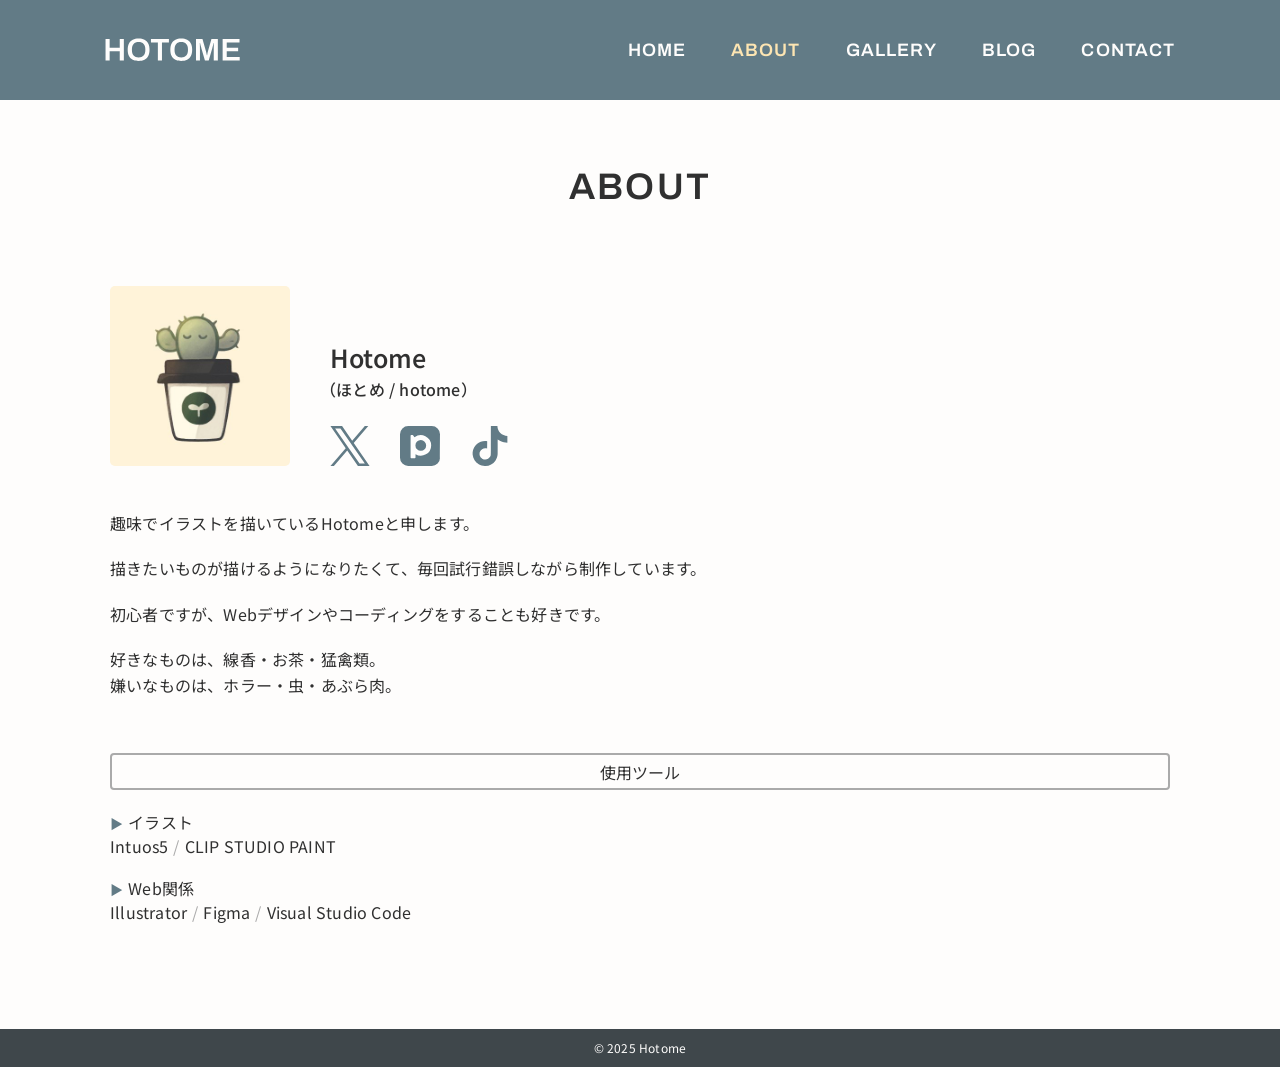
==== about/index.html @ 2ad6fb08 "Initial commit" ====
<!DOCTYPE html>
<html lang="ja">
<head>
    <meta charset="UTF-8">
    <meta name="viewport" content="width=device-width, initial-scale=1.0">

    <title>ABOUT | HOTOME</title>

    <meta name="description" content="Hotomeのプロフィールページです。オリジナルイラストやファンアートなど、イラスト制作を中心に活動しています。">

    <link rel="canonical" href="https://hotome.com/about/">

    <!-- OGP -->
    <meta property="og:title" content="ABOUT | HOTOME">
    <meta property="og:description" content="Hotomeのプロフィールページです。オリジナルイラストやファンアートなど、イラスト制作を中心に活動しています。">
    <meta property="og:type" content="website">
    <meta property="og:url" content="https://hotome.com/about/">
    <meta property="og:image" content=""><!-- 後で作成する -->

    <meta name="twitter:card" content="summary_large_image">

    <link rel="icon" href="../img/favicon.ico">

    <!-- GoogleFont -->
    <link rel="preconnect" href="https://fonts.googleapis.com">
    <link rel="preconnect" href="https://fonts.gstatic.com" crossorigin>
    <link href="https://fonts.googleapis.com/css2?family=Archivo:ital,wght@0,100..900;1,100..900&family=Noto+Sans+JP:wght@100..900&display=swap" rel="stylesheet">

    <!-- stylesheet -->
    <link rel="stylesheet" href="../css/reset.css">
    <link rel="stylesheet" href="../css/common.css">
    <link rel="stylesheet" href="../css/about.css">

</head>

<body>
    <div class="wrapper">

        <!-- header -->
        <div id="header"></div>
        <!-- headerここまで -->

        <!-- main -->
        <main class="main">
            <div class="main-inner">

                <section class="section">
                    <h2 class="content-title">ABOUT</h2>

                    <div class="profile-inner">
                        <div class="profile-left">
                            <img src="./img/profile.jpg" alt="プロフィール画像" class="profile-img">
                        </div>

                        <div class="profile-right">
                            <h3 class="name">Hotome</h3>
                            <p class="name-sub">（ほとめ / hotome）</p>

                            <ul class="sns-list">
                                <li>
                                    <a href=""> <!-- X -->
                                        <svg role="img" viewBox="0 0 24 24" xmlns="http://www.w3.org/2000/svg">
                                            <path d="M14.234 10.162 22.977 0h-2.072l-7.591 8.824L7.251 0H.258l9.168 13.343L.258 24H2.33l8.016-9.318L16.749 24h6.993zm-2.837 3.299-.929-1.329L3.076 1.56h3.182l5.965 8.532.929 1.329 7.754 11.09h-3.182z" fill="currentColor" />
                                        </svg>
                                    </a>
                                </li>
                                <li>
                                    <a href=""> <!-- pixiv -->
                                        <svg role="img" viewBox="0 0 24 24" xmlns="http://www.w3.org/2000/svg">
                                            <path d="M4.94 0A4.953 4.953 0 0 0 0 4.94v14.12A4.953 4.953 0 0 0 4.94 24h14.12A4.953 4.953 0 0 0 24 19.06c-.014 1.355 0-14.12 0-14.12A4.953 4.953 0 0 0 19.06 0Zm1.783 5.465h.904a.37.37 0 0 1 .31.17l.752 1.17a6.172 6.172 0 0 1 10.01 4.834 6.172 6.172 0 0 1-9.394 5.265v2.016a.37.37 0 0 1-.37.367H6.724a.37.37 0 0 1-.37-.367V5.834a.37.37 0 0 1 .37-.37m5.804 2.951a3.222 3.222 0 1 0-.002 6.443 3.222 3.222 0 0 0 .002-6.443" fill="currentColor" />
                                        </svg>
                                    </a>
                                </li>
                                <li>
                                    <a href=""> <!-- tiktok -->
                                        <svg role="img" viewBox="0 0 24 24" xmlns="http://www.w3.org/2000/svg">
                                            <path d="M12.525.02c1.31-.02 2.61-.01 3.91-.02.08 1.53.63 3.09 1.75 4.17 1.12 1.11 2.7 1.62 4.24 1.79v4.03c-1.44-.05-2.89-.35-4.2-.97-.57-.26-1.1-.59-1.62-.93-.01 2.92.01 5.84-.02 8.75-.08 1.4-.54 2.79-1.35 3.94-1.31 1.92-3.58 3.17-5.91 3.21-1.43.08-2.86-.31-4.08-1.03-2.02-1.19-3.44-3.37-3.65-5.71-.02-.5-.03-1-.01-1.49.18-1.9 1.12-3.72 2.58-4.96 1.66-1.44 3.98-2.13 6.15-1.72.02 1.48-.04 2.96-.04 4.44-.99-.32-2.15-.23-3.02.37-.63.41-1.11 1.04-1.36 1.75-.21.51-.15 1.07-.14 1.61.24 1.64 1.82 3.02 3.5 2.87 1.12-.01 2.19-.66 2.77-1.61.19-.33.4-.67.41-1.06.1-1.79.06-3.57.07-5.36.01-4.03-.01-8.05.02-12.07z" fill="currentColor" />
                                        </svg>
                                    </a>
                                </li>
                            </ul>
                        </div>
                    </div>
                    <!-- profile-innerここまで -->

                    <div class="profile-text">
                        <p class="mb">趣味でイラストを描いているHotomeと申します。</p>
                        <p class="mb">描きたいものが描けるようになりたくて、毎回試行錯誤しながら制作しています。</p>
                        <p class="mb">初心者ですが、Webデザインやコーディングをすることも好きです。</p>
                        <p>好きなものは、線香・お茶・猛禽類。</p>
                        <p>嫌いなものは、ホラー・虫・あぶら肉。</p>
                    </div>

                    <div class="tools">
                        <div class="tools-label">使用ツール</div>
                        <ul class="tools-list">
                            <li class="category">イラスト
                                <ul>
                                    <li>Intuos5</li>
                                    <li>CLIP STUDIO PAINT</li>
                                </ul>
                            </li>
                            <li class="category">Web関係
                                <ul>
                                    <li>Illustrator</li>
                                    <li>Figma</li>
                                    <li>Visual Studio Code</li>
                                </ul>
                            </li>
                        </ul>
                    </div>

                </section>
                <!-- sectionここまで -->

            </div>
        </main>
        <!-- mainここまで -->

        <!-- footer -->
        <div id="footer"></div>
        <!-- footerここまで -->

        <button class="page-top" aria-label="ページトップへ">
            <span class="page-top-arrow"></span>
        </button>

    </div>
    <!-- wrapperここまで -->

    <script src="../js/jquery-3.7.1.min.js"></script>
    <script src="../js/common.js"></script>

</body>
</html>
---- css/common.css ----
/*----------------------------------------
	このCSSファイルには全ページ共通して使用されるCSSを記載する
----------------------------------------*/

/*----------------------------------------
	base ベースルール
----------------------------------------*/

/* 標準的なフォント（本文などに使用） */
html {
    font-size: 62.5%;
    font-family: "Noto Sans JP", sans-serif;
    font-weight: 400;
    line-height: 1.5;
    letter-spacing: 0.02em;
    color: #303030;
}

/* 全体の背景色 */
body {
    background-color: #fefdfc;
}

/* 画像が荒くならないように対策 */
img {
    max-width: 100%;
    height: auto;
}

/* ヘッダー下のフォントサイズ */
header * {
    font-size: 1.8rem;
}

/* フッター下のフォントサイズ */
footer * {
    font-size: 1.4rem;
}

/*----------------------------------------
	layout レイアウトルール
----------------------------------------*/

/* wrapper（ページ内全体） */
.wrapper {
    display: flex;
    flex-direction: column;
    min-height: 100vh;
}

/* main */
.main {
    width: 100%;
    margin-top: 70px; /* 固定ヘッダーに隠れないように高さを確保 */
    margin-bottom: 75px;
    flex: 1; /* コンテンツが少なくて余白ができてしまう場合はmainで埋める */
}

/* main内のコンテンツに使用するinnerクラス */
.main-inner {
    max-width: 1140px;
    width: 90%; /* .main内のうち幅90%の領域で表現する */
    font-size: 1.5rem;
    padding-left: 20px;
    padding-right: 20px;
    margin-left: auto;
    margin-right: auto;
}


/* ▼ スマホ（大） / 小型タブレット向け (540px以上） */
@media (min-width: 540px) {
    .main {
        margin-top: 80px;
    }
}

/* ▼ タブレット / 小型ノートPC向け （768px以上） */
@media (min-width: 768px) {
    .main {
        margin-top: 90px;
    }

    .main-inner {
        font-size: 1.6rem;
    }
}

/* ▼ デスクトップPC向け (992px以上) */
@media (min-width: 992px) {
    .main {
        margin-top: 100px;
        margin-bottom: 105px;
    }
}

/*----------------------------------------
	全ページ共通の見出しデザイン
----------------------------------------*/

/* h2のデザイン */
.content-title {
    font-family: "Archivo", sans-serif;
    font-size: 2.8rem;
    font-weight: 600;
    letter-spacing: 0.06em;
    text-align: center;
    margin-top: 50px;
    margin-bottom: 50px;
}


/* ▼ タブレット / 小型ノートPC向け （768px以上） */
@media (min-width: 768px) {
    .content-title {
        font-size: 3rem;
    }
}

/* ▼ デスクトップPC向け (992px以上) */
@media (min-width: 992px) {
    .content-title {
        font-size: 3.4rem;
        margin-top: 60px;
        margin-bottom: 70px;
    }
}

/* ▼ フルサイズ用（1140px以上） */
@media (min-width: 1140px) {
    .content-title {
        font-size: 3.7rem;
    }
}

/*----------------------------------------
	header ヘッダー
----------------------------------------*/

.header {
    width: 100%;
    background-color:#627B86;
    position: fixed; /* ヘッダーを上部に固定 */
    z-index: 80;
}

.header-inner {
    height: 70px;
    max-width: 1140px;
    padding-top: 15px;
    padding-bottom: 15px;
    padding-left: 25px;
    padding-right: 17px;
    margin-left: auto;
    margin-right: auto;
    display: flex;
    justify-content: space-between;
    align-items: center;
}

.logo {
    width: 120px;
    height: auto;
}

.logo svg {
    width: 100%;
    color: #fefdfc;
    transition: color 0.3s ease;
}

/*========= PC用：hover =========*/
@media (hover: hover) and (pointer: fine) {
    .logo:hover svg {
        color: rgba(254, 253, 252, 0.6);
    }
}
/*========= スマホ用：タップ中だけ =========*/
.logo:active svg {
    color: rgba(254, 253, 252, 0.6);
}
/*========= ここまで =========*/


/* ▼ スマホ（大） / 小型タブレット向け (540px以上） */
@media (min-width: 540px) {
    .header-inner {
        height: 80px;
    }

    .logo {
        width: 140px;
    }
}

/* ▼ タブレット / 小型ノートPC向け （768px以上） */
@media (min-width: 768px) {
    .header-inner {
        height: 90px;
    }

    .logo {
        width: 170px;
    }
}

/* ▼ デスクトップPC向け (992px以上) */
@media (min-width: 992px) {
    .header-inner {
        height: 100px;
        padding-right: 20px;
    }
}

/* ▼ フルサイズ用（1140px以上） */
@media (min-width: 1140px) {
    .logo {
        width: 180px;
    }
}

/*----------------------------------------
	hamburger ハンバーガーメニュー
----------------------------------------*/

.g-nav {
    position: fixed;
    z-index: 90;
    /* ↓ ナビのスタート位置など */
    top: 0;
    right: -100%;
    width: 100%;
    height: 100vh; /* ナビの高さ */
    background: #627B86;
    transition: all 0.6s; /* スライドイン・アウト */
}

/* アクティブクラスがついたら位置を0に */
.g-nav.panelactive {
    right: 0;
}

.g-nav-inner {
    position: absolute;
    top: 50%;
    left: 50%;
    transform: translate(-50%, -50%);
}

.g-nav a {
    font-family: "Archivo", sans-serif;
    font-weight: 600;
    letter-spacing: 0.06em;
    color: #fefdfc;
    display: block;
    text-align: center;
    padding-top: 15px;
    padding-bottom: 15px;
    padding-left: 15px;
    padding-right: 15px;
    transition: color 0.3s ease;
}

.g-nav a.current {
    color: #fde5b2;
}

/*========= PC用：hover =========*/
@media (hover: hover) and (pointer: fine) {
    .g-nav a:hover {
        color: #fde5b2;
    }
}
/*========= スマホ用：タップ中だけ =========*/
.g-nav a:active {
    color: #fde5b2;
}
/*========= ここまで =========*/


/* ▼ デスクトップPC向け (992px以上) */
@media (min-width: 992px) {
    .g-nav {
        position: relative;
        /* ↓ ナビのスタート位置など */
        right: 0; /* navを表に出す */
        height: 100px; /* navの高さ */
        background: none; /* 背景削除 */
        transition: none; /* 動き削除 */
    }

    .g-nav-inner {
        position: relative;
        display: flex;
        justify-content: flex-end;
        gap: 15px;
    }
}


/*========= ハンバーガーボタン =========*/

.hamburger-menu {
    position: relative;
    z-index: 100; /* ボタンを最前面に */
    width: 55px;
    height: 45px;
}

.hamburger-inner {
    display: flex;
    justify-content: center;
}

/*×に変化*/
.hamburger-menu span.line {
    position: absolute;
    background-color: #fefdfc;
    width: 50%; /* 線の長さ */
    height: 3px; /* 線の太さ */
    border-radius: 10px;
    transition: transform 0.4s, opacity 0.4s;
}

.hamburger-menu span.line:nth-of-type(1) {
    top: 10px;
}

.hamburger-menu span.line:nth-of-type(2) {
    top: 20px;
}

.hamburger-menu span.line:nth-of-type(3) {
    top: 30px;
}

.hamburger-inner.active span.line:nth-of-type(1) {
    transform: translate(0px, 10px) rotate(45deg);
}

.hamburger-inner.active span.line:nth-of-type(2) {
    opacity: 0;
}

.hamburger-inner.active span.line:nth-of-type(3) {
    transform: translate(0px, -10px) rotate(-45deg);
}


/* ▼ デスクトップPC向け (992px以上) */
@media (min-width: 992px) {
    .hamburger-menu {
        display: none; /* PC版はハンバーガーメニューを非表示にする */
    }
}

/*----------------------------------------
	footer フッター
----------------------------------------*/

.footer {
    margin-top: auto;
    text-align: center;
    padding-top: 10px;
    padding-bottom: 10px;
    padding-right: 15px;
    padding-left: 15px;
    color: #fefdfc;
    background-color: #3F474B;
}

/* copyrightのサイズ */
small {
    font-size: 1.2rem;
}

/*----------------------------------------
	page topボタン
----------------------------------------*/

.page-top {
    position: fixed;
    /* bottom はjsのほうで設定しています */
    right: 5%;
    width: 50px;
    height: 50px;
    border-radius: 50%;
    background-color: rgba(254, 253, 252, 0.6);
    border: 1px solid #3F474B;
    transition: background-color 0.2s ease;
}

/* 線 */
.page-top-arrow::before,
.page-top-arrow::after {
    content: "";
    position: absolute;
    width: 9px;
    height: 2px;
    background-color: #3F474B;
    border-radius: 1px;
    top: 50%;
    left: 50%;
    transition: background-color 0.2s ease;
}

/* ∧ */
.page-top-arrow::before {
    transform: translate(-80%, -100%) rotate(-45deg);
}

.page-top-arrow::after {
    transform: translate(-20%, -100%) rotate(45deg);
}

/*========= PC用：hover =========*/
@media (hover: hover) and (pointer: fine) {
    .page-top:hover {
        background-color: #3F474B;
    }

    .page-top:hover .page-top-arrow::before,
    .page-top:hover .page-top-arrow::after {
        background-color: #fefdfc;
    }
}
/*========= スマホ用：タップ中だけ =========*/
.page-top:active {
    background-color: #3F474B;
}

.page-top:active .page-top-arrow::before,
.page-top:active .page-top-arrow::after {
    background-color: #fefdfc;
}
/*========= ここまで =========*/

/* 上に上がる動き */
.page-top.UpMove {
    animation: UpAnime 0.5s forwards;
}

@keyframes UpAnime {
    from {
        opacity: 0;
        transform: translateY(100px);
    }

    to {
        opacity: 1;
        transform: translateY(0);
    }
}

/* 下に下がる動き */
.page-top.DownMove {
    animation: DownAnime 0.5s forwards;
}

@keyframes DownAnime {
    from {
        opacity: 1;
        transform: translateY(0);
    }

    to {
        opacity: 0; /* 下がったら非表示にする */
        transform: translateY(100px);
    }
}


/* ▼ タブレット / 小型ノートPC向け （768px以上） */
@media (min-width: 768px) {
    .page-top {
        right: 3%;
        width: 53px;
        height: 53px;
    }
}

/* ▼ デスクトップPC向け (992px以上) */
@media (min-width: 992px) {
    .page-top {
        right: 3.5%;
    }
}
---- css/about.css ----
/*----------------------------------------
	このCSSファイルにはABOUT（about/index.html）に使用されるCSSを記載する
----------------------------------------*/

.profile-img {
    width: 180px;
    display: block;
    margin-left: auto;
    margin-right: auto;
    border-radius: 5px;
}

/* h3のデザイン */
.name {
    font-size: 2.5rem;
    font-weight: 550;
    text-align: center;
    margin-top: 20px;
}

.name-sub {
    font-size: 1.6rem;
    font-weight: 500;
    text-align: center;
}


/* ▼ タブレット / 小型ノートPC向け （768px以上） */
@media (min-width: 768px) {
    .section {
        padding-left: 20px;
        padding-right: 20px;
    }

    .name {
        text-align: left;
    }

    .name-sub {
        text-align: left;
        margin-left: -1rem; /* 左ラインを揃えるため */
    }

    .profile-inner {
        display: flex;
        align-items: flex-end; /* 下揃え */
        gap: 35px;
    }
}

/* ▼ デスクトップPC向け (992px以上) */
@media (min-width: 992px) {
    .profile-inner {
        gap: 40px;
    }
}


/*========= SNSリスト =========*/

.sns-list {
    max-width: 300px;
    display: flex;
    flex-wrap: wrap; /* 折り返す */
    justify-content: center;
    gap: 10px;
    padding-left: 35px;
    padding-right: 35px;
    margin-top: 25px;
    margin-left: auto;
    margin-right: auto;
}

.sns-list li {
    width: calc((100% - 20px) / 3); /* 3分割（gap 10px × 2箇所も考慮済み） */
    text-align: center;
}

/* 2段目以降の行だけ margin-top を追加（ nth-child(n+4) → 1行目の3つを除外して2段目以降に適用） */
.sns-list li:nth-child(n+4) {
    margin-top: 5px;
}

.sns-list svg {
    width: 40px;
    height: 40px;
    color: #627B86;
    transition: color 0.2s ease;
}

/*========= PC用：hover =========*/
@media (hover: hover) and (pointer: fine) {
    .sns-list a:hover svg {
        color: rgba(98, 123, 134, 0.5);
    }
}
/*========= スマホ用：タップ中だけ =========*/
.sns-list a:active svg {
    color: rgba(98, 123, 134, 0.5);
}
/*========= ここまで =========*/


/* ▼ スマホ（大） / 小型タブレット向け (540px以上） */
@media (min-width: 540px) {
    .sns-list {
        max-width: none; /* 解除 */
        flex-wrap: nowrap; /* 解除 */
        gap: 30px;
    }

    .sns-list li {
        width: auto; /* 自動調整に戻す */
    }

    .sns-list li:nth-child(n+4) {
        margin-top: 0px; /* 解除 */
    }
}

/* ▼ タブレット / 小型ノートPC向け （768px以上） */
@media (min-width: 768px) {
    .sns-list {
        padding-left: 0px; /* 解除 */
        padding-right: 0px; /* 解除 */
    }
}


/*========= 自己紹介 =========*/

.profile-text {
    line-height: 1.6; /* 行間の調整 */
    margin-top: 45px;
}

.mb {
    margin-bottom: 20px;
}

.tools {
    margin-top: 55px;
}

.tools-label {
    text-align: center;
    border-width: 2px;
    border-radius: 4px;
    border-color: #AAAAAA;
    padding: 4px;
}

.tools-list {
    margin-top: 20px;
}

.tools-list ul {
    display: flex;
}

.category {
    margin-top: 18px;
}

.category li + li::before {
    content: "/";
    color: #AAAAAA;
    margin-left: 0.5rem; /* スラッシュと文字の間隔 */
    margin-right: 0.5rem;
}

.category::before {
    content: "▶";
    display: inline-block;
    font-size: 1.3rem;
    color: #627B86;
    margin-right: 0.5rem; /* 文字との間隔 */
}


/* ▼ デスクトップPC向け (992px以上) */
@media (min-width: 992px) {
    .tools-label {
        padding: 4.5px;
    }
}


/* いったんレスポンシブ768pxまで調整しました（2025.11.11。17:00） */
/* レスポンシブ1140pxまで調整しました。大半がそのままで問題なさそだったのでほぼ変化なし（2025.11.12.。16:02） */
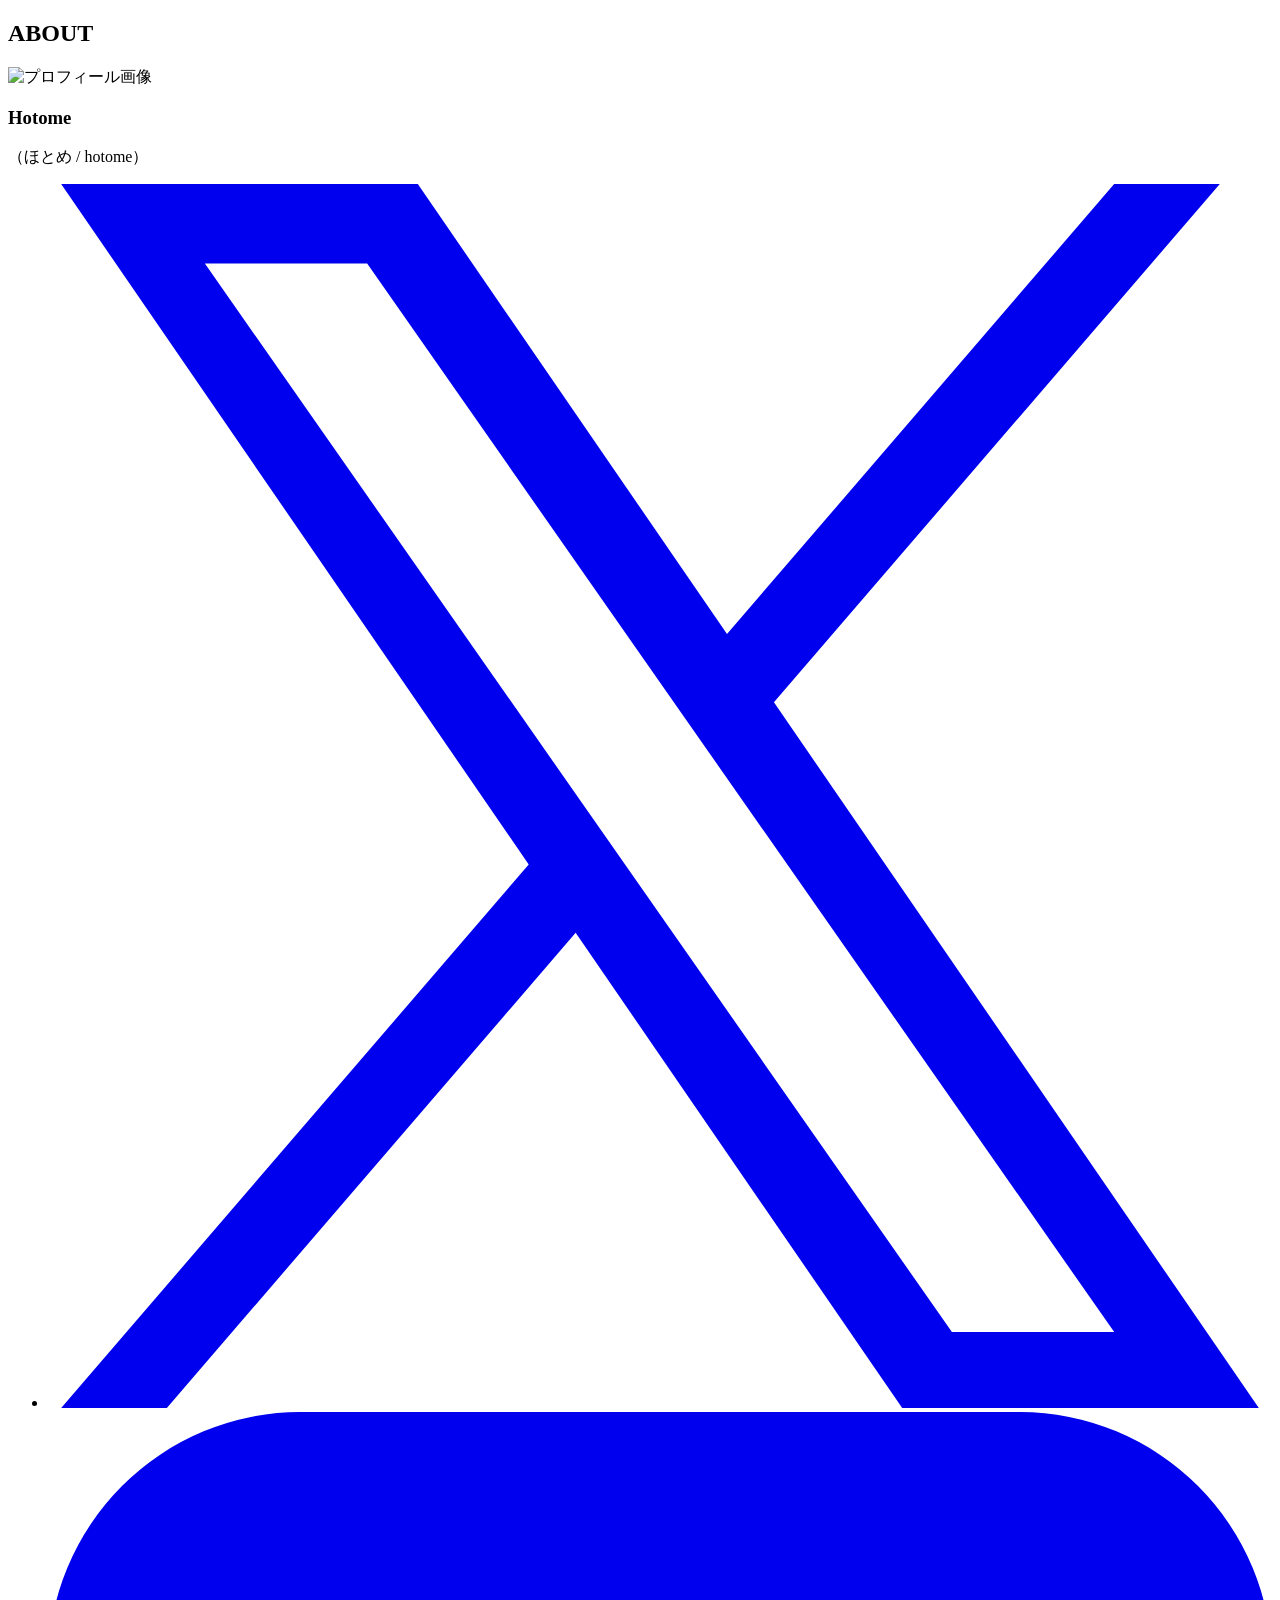
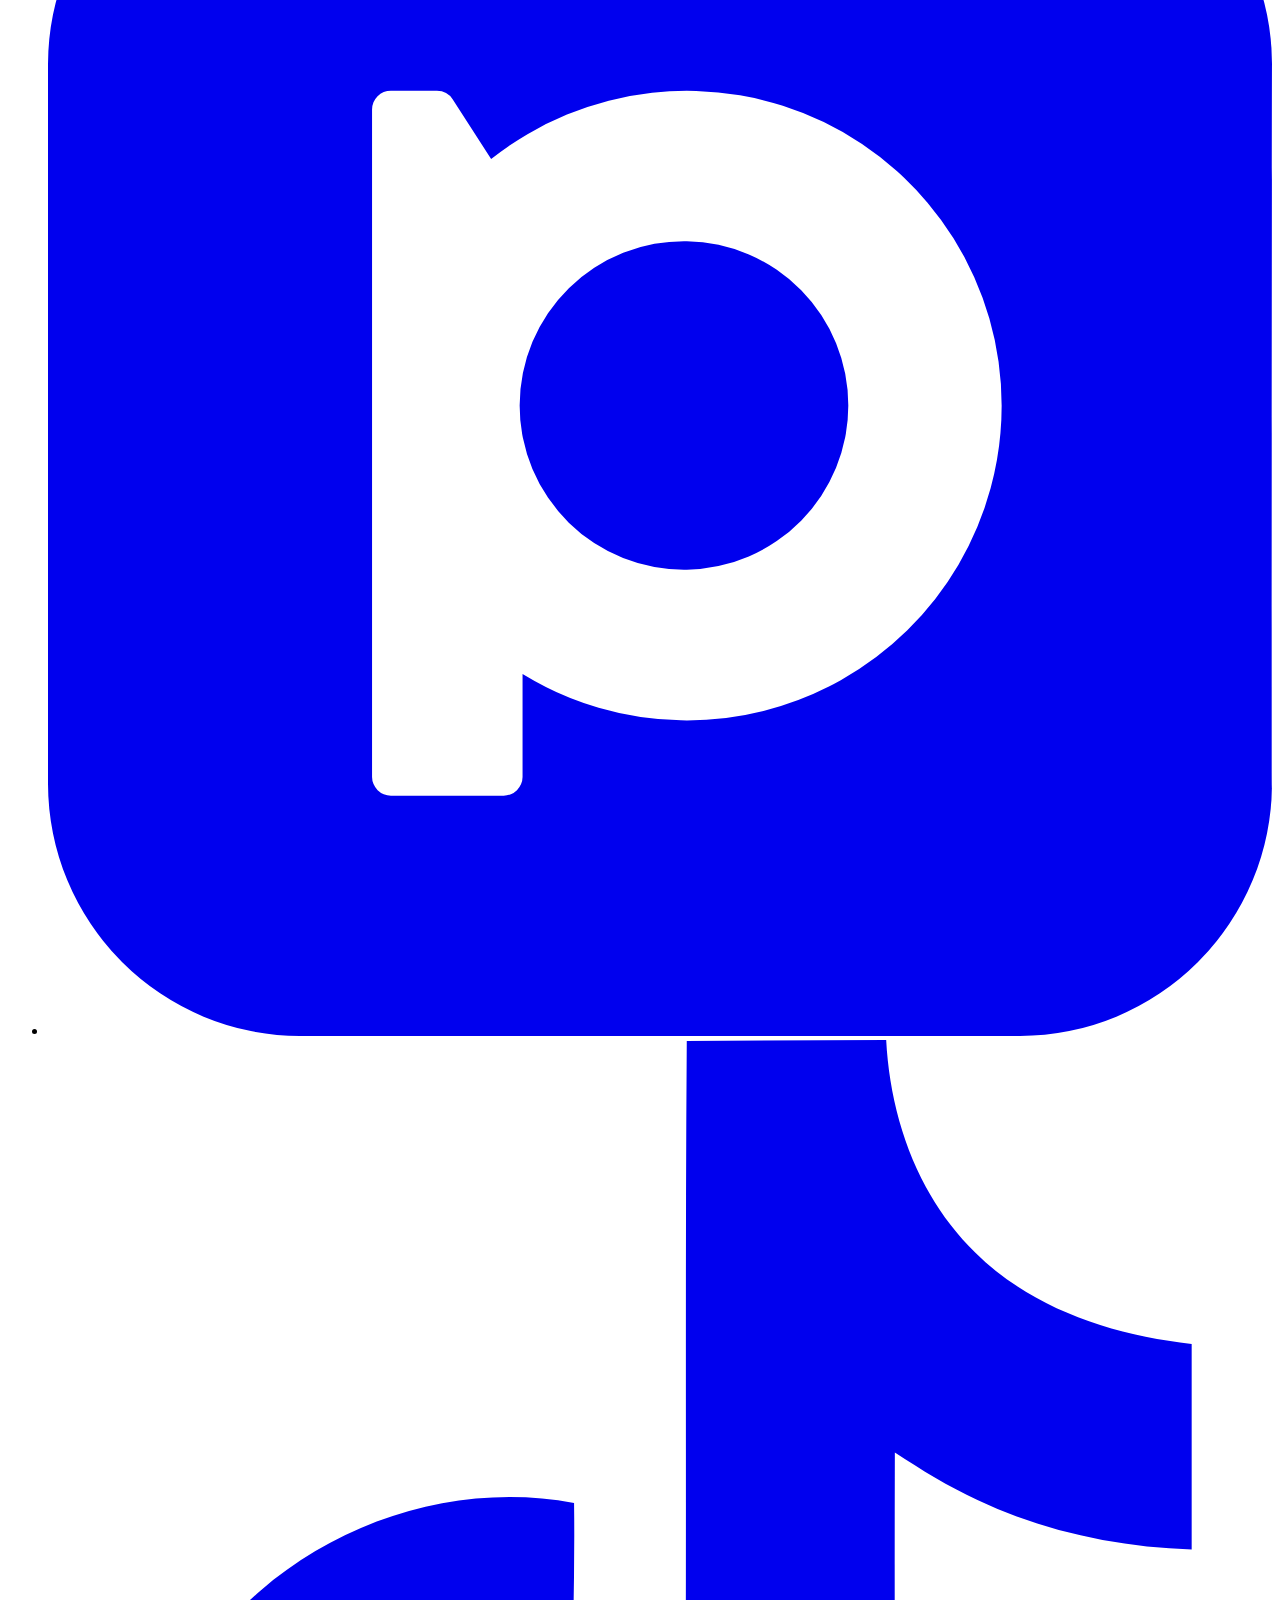
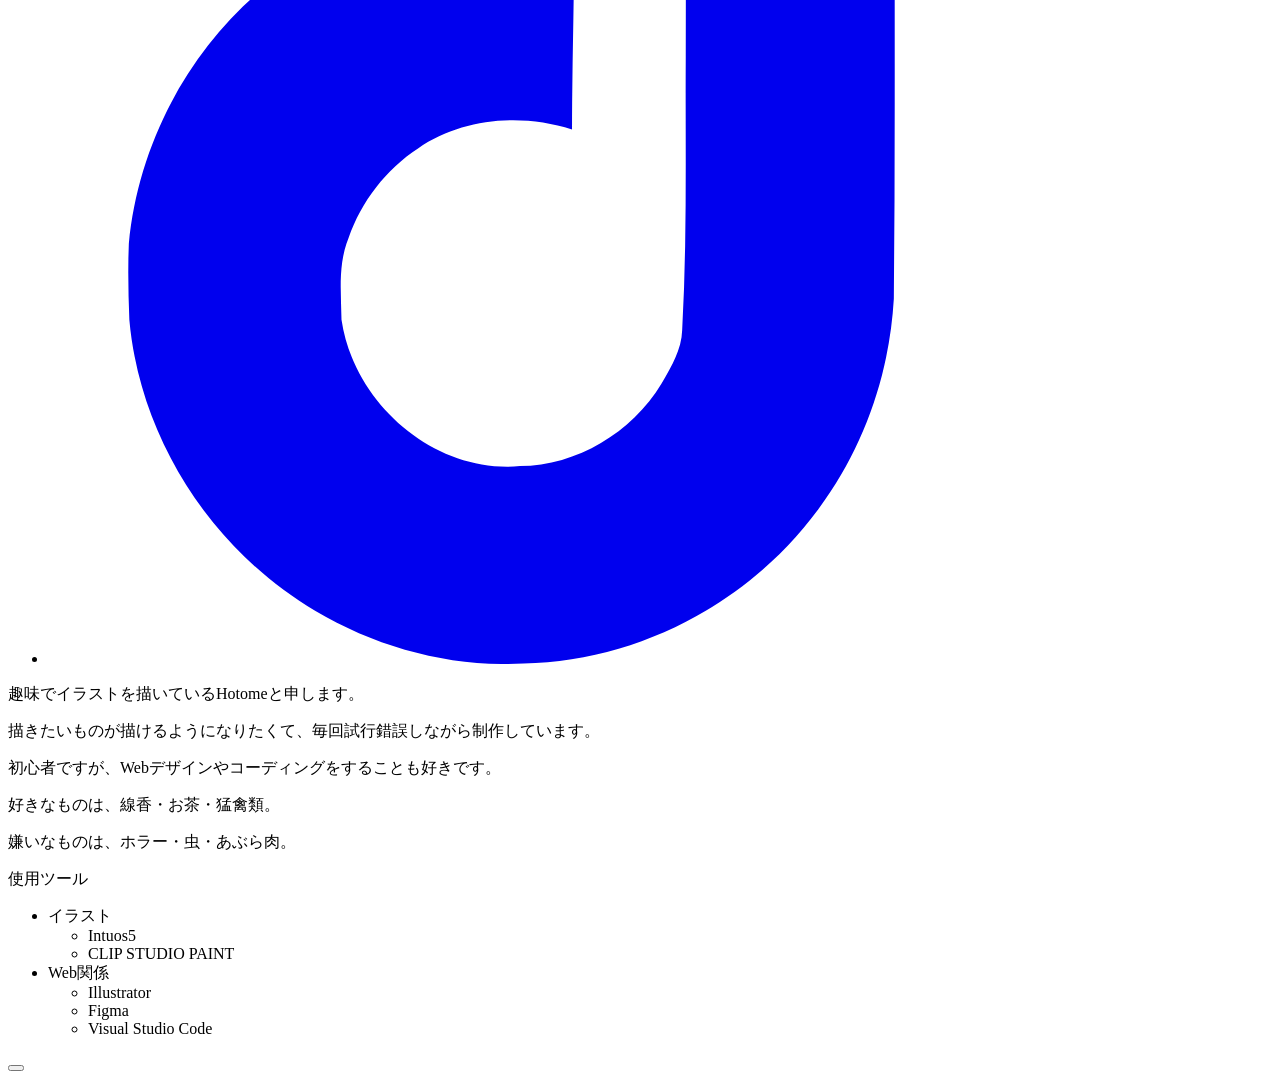
==== commit 6239a3ff: "Update index.html 整え一旦OK（2026.2.23）" ====
--- a/about/index.html
+++ b/about/index.html
@@ -1,135 +1,141 @@
 <!DOCTYPE html>
 <html lang="ja">
-<head>
-    <meta charset="UTF-8">
-    <meta name="viewport" content="width=device-width, initial-scale=1.0">
+    <head>
+        <meta charset="UTF-8">
+        <meta name="viewport" content="width=device-width, initial-scale=1.0">
 
-    <title>ABOUT | HOTOME</title>
+        <title>ABOUT | HOTOME</title>
 
-    <meta name="description" content="Hotomeのプロフィールページです。オリジナルイラストやファンアートなど、イラスト制作を中心に活動しています。">
+        <meta name="description" content="Hotomeのプロフィールページです。オリジナルイラストやファンアートなど、イラスト制作を中心に活動しています。">
 
-    <link rel="canonical" href="https://hotome.com/about/">
+        <link rel="canonical" href="https://hotome.com/about/">
 
-    <!-- OGP -->
-    <meta property="og:title" content="ABOUT | HOTOME">
-    <meta property="og:description" content="Hotomeのプロフィールページです。オリジナルイラストやファンアートなど、イラスト制作を中心に活動しています。">
-    <meta property="og:type" content="website">
-    <meta property="og:url" content="https://hotome.com/about/">
-    <meta property="og:image" content=""><!-- 後で作成する -->
+        <!-- Google Analytics -->
+        <script async src="https://www.googletagmanager.com/gtag/js?id=G-FB651NEBJ9"></script>
+        <script>
+            window.dataLayer = window.dataLayer || [];
+            function gtag() { dataLayer.push(arguments); }
+            gtag('js', new Date());
+            gtag('config', 'G-FB651NEBJ9');
+        </script>
 
-    <meta name="twitter:card" content="summary_large_image">
+        <!-- OGP -->
+        <meta property="og:title" content="ABOUT | HOTOME">
+        <meta property="og:description" content="Hotomeのプロフィールページです。オリジナルイラストやファンアートなど、イラスト制作を中心に活動しています。">
+        <meta property="og:type" content="website">
+        <meta property="og:url" content="https://hotome.com/about/">
+        <meta property="og:image" content=""><!-- 後で作成する -->
+        <meta name="twitter:card" content="summary_large_image">
 
-    <link rel="icon" href="../img/favicon.ico">
+        <link rel="icon" href="/hotome/img/favicon.ico">
 
-    <!-- GoogleFont -->
-    <link rel="preconnect" href="https://fonts.googleapis.com">
-    <link rel="preconnect" href="https://fonts.gstatic.com" crossorigin>
-    <link href="https://fonts.googleapis.com/css2?family=Archivo:ital,wght@0,100..900;1,100..900&family=Noto+Sans+JP:wght@100..900&display=swap" rel="stylesheet">
+        <!-- GoogleFont -->
+        <link rel="preconnect" href="https://fonts.googleapis.com">
+        <link rel="preconnect" href="https://fonts.gstatic.com" crossorigin>
+        <link href="https://fonts.googleapis.com/css2?family=Archivo:ital,wght@0,100..900;1,100..900&family=Noto+Sans+JP:wght@100..900&display=swap" rel="stylesheet">
 
-    <!-- stylesheet -->
-    <link rel="stylesheet" href="../css/reset.css">
-    <link rel="stylesheet" href="../css/common.css">
-    <link rel="stylesheet" href="../css/about.css">
+        <!-- stylesheet -->
+        <link rel="stylesheet" href="/hotome/css/reset.css">
+        <link rel="stylesheet" href="/hotome/css/common.css">
+        <link rel="stylesheet" href="/hotome/css/about.css">
+    </head>
 
-</head>
+    <body>
+        <div class="wrapper">
 
-<body>
-    <div class="wrapper">
+            <!-- header -->
+            <div id="header"></div>
 
-        <!-- header -->
-        <div id="header"></div>
-        <!-- headerここまで -->
+            <!-- main -->
+            <main class="main">
+                <div class="main-inner">
 
-        <!-- main -->
-        <main class="main">
-            <div class="main-inner">
+                    <section class="section">
+                        <h2 class="content-title">ABOUT</h2>
 
-                <section class="section">
-                    <h2 class="content-title">ABOUT</h2>
+                        <div class="profile-inner">
+                            <div class="profile-left">
+                                <img src="/hotome/about/img/profile.jpg" alt="プロフィール画像" class="profile-img">
+                            </div>
 
-                    <div class="profile-inner">
-                        <div class="profile-left">
-                            <img src="./img/profile.jpg" alt="プロフィール画像" class="profile-img">
+                            <div class="profile-right">
+                                <h3 class="name">Hotome</h3>
+                                <p class="name-sub">（ほとめ / hotome）</p>
+
+                                <ul class="sns-list">
+                                    <li>
+                                        <a href="https://x.com/hottomeme" target="_blank" rel="noopener"> <!-- X -->
+                                            <svg role="img" viewBox="0 0 24 24" xmlns="http://www.w3.org/2000/svg">
+                                                <path d="M14.234 10.162 22.977 0h-2.072l-7.591 8.824L7.251 0H.258l9.168 13.343L.258 24H2.33l8.016-9.318L16.749 24h6.993zm-2.837 3.299-.929-1.329L3.076 1.56h3.182l5.965 8.532.929 1.329 7.754 11.09h-3.182z" fill="currentColor" />
+                                            </svg>
+                                        </a>
+                                    </li>
+                                    <li>
+                                        <a href="https://www.pixiv.net/users/19774838" target="_blank" rel="noopener"> <!-- pixiv -->
+                                            <svg role="img" viewBox="0 0 24 24" xmlns="http://www.w3.org/2000/svg">
+                                                <path d="M4.94 0A4.953 4.953 0 0 0 0 4.94v14.12A4.953 4.953 0 0 0 4.94 24h14.12A4.953 4.953 0 0 0 24 19.06c-.014 1.355 0-14.12 0-14.12A4.953 4.953 0 0 0 19.06 0Zm1.783 5.465h.904a.37.37 0 0 1 .31.17l.752 1.17a6.172 6.172 0 0 1 10.01 4.834 6.172 6.172 0 0 1-9.394 5.265v2.016a.37.37 0 0 1-.37.367H6.724a.37.37 0 0 1-.37-.367V5.834a.37.37 0 0 1 .37-.37m5.804 2.951a3.222 3.222 0 1 0-.002 6.443 3.222 3.222 0 0 0 .002-6.443" fill="currentColor" />
+                                            </svg>
+                                        </a>
+                                    </li>
+                                    <li>
+                                        <a href="https://www.tiktok.com/@hottomeme" target="_blank" rel="noopener"> <!-- tiktok -->
+                                            <svg role="img" viewBox="0 0 24 24" xmlns="http://www.w3.org/2000/svg">
+                                                <path d="M12.525.02c1.31-.02 2.61-.01 3.91-.02.08 1.53.63 3.09 1.75 4.17 1.12 1.11 2.7 1.62 4.24 1.79v4.03c-1.44-.05-2.89-.35-4.2-.97-.57-.26-1.1-.59-1.62-.93-.01 2.92.01 5.84-.02 8.75-.08 1.4-.54 2.79-1.35 3.94-1.31 1.92-3.58 3.17-5.91 3.21-1.43.08-2.86-.31-4.08-1.03-2.02-1.19-3.44-3.37-3.65-5.71-.02-.5-.03-1-.01-1.49.18-1.9 1.12-3.72 2.58-4.96 1.66-1.44 3.98-2.13 6.15-1.72.02 1.48-.04 2.96-.04 4.44-.99-.32-2.15-.23-3.02.37-.63.41-1.11 1.04-1.36 1.75-.21.51-.15 1.07-.14 1.61.24 1.64 1.82 3.02 3.5 2.87 1.12-.01 2.19-.66 2.77-1.61.19-.33.4-.67.41-1.06.1-1.79.06-3.57.07-5.36.01-4.03-.01-8.05.02-12.07z" fill="currentColor" />
+                                            </svg>
+                                        </a>
+                                    </li>
+                                </ul>
+
+                            </div>
+                        </div>
+                        <!-- profile-innerここまで -->
+
+                        <div class="profile-text">
+                            <p class="mb">趣味でイラストを描いているHotomeと申します。</p>
+                            <p class="mb">描きたいものが描けるようになりたくて、毎回試行錯誤しながら制作しています。</p>
+                            <p class="mb">初心者ですが、Webデザインやコーディングをすることも好きです。</p>
+                            <p>好きなものは、線香・お茶・猛禽類。</p>
+                            <p>嫌いなものは、ホラー・虫・あぶら肉。</p>
                         </div>
 
-                        <div class="profile-right">
-                            <h3 class="name">Hotome</h3>
-                            <p class="name-sub">（ほとめ / hotome）</p>
-
-                            <ul class="sns-list">
-                                <li>
-                                    <a href=""> <!-- X -->
-                                        <svg role="img" viewBox="0 0 24 24" xmlns="http://www.w3.org/2000/svg">
-                                            <path d="M14.234 10.162 22.977 0h-2.072l-7.591 8.824L7.251 0H.258l9.168 13.343L.258 24H2.33l8.016-9.318L16.749 24h6.993zm-2.837 3.299-.929-1.329L3.076 1.56h3.182l5.965 8.532.929 1.329 7.754 11.09h-3.182z" fill="currentColor" />
-                                        </svg>
-                                    </a>
+                        <div class="tools">
+                            <div class="tools-label">使用ツール</div>
+                            <ul class="tools-list">
+                                <li class="category">イラスト
+                                    <ul>
+                                        <li>Intuos5</li>
+                                        <li>CLIP STUDIO PAINT</li>
+                                    </ul>
                                 </li>
-                                <li>
-                                    <a href=""> <!-- pixiv -->
-                                        <svg role="img" viewBox="0 0 24 24" xmlns="http://www.w3.org/2000/svg">
-                                            <path d="M4.94 0A4.953 4.953 0 0 0 0 4.94v14.12A4.953 4.953 0 0 0 4.94 24h14.12A4.953 4.953 0 0 0 24 19.06c-.014 1.355 0-14.12 0-14.12A4.953 4.953 0 0 0 19.06 0Zm1.783 5.465h.904a.37.37 0 0 1 .31.17l.752 1.17a6.172 6.172 0 0 1 10.01 4.834 6.172 6.172 0 0 1-9.394 5.265v2.016a.37.37 0 0 1-.37.367H6.724a.37.37 0 0 1-.37-.367V5.834a.37.37 0 0 1 .37-.37m5.804 2.951a3.222 3.222 0 1 0-.002 6.443 3.222 3.222 0 0 0 .002-6.443" fill="currentColor" />
-                                        </svg>
-                                    </a>
-                                </li>
-                                <li>
-                                    <a href=""> <!-- tiktok -->
-                                        <svg role="img" viewBox="0 0 24 24" xmlns="http://www.w3.org/2000/svg">
-                                            <path d="M12.525.02c1.31-.02 2.61-.01 3.91-.02.08 1.53.63 3.09 1.75 4.17 1.12 1.11 2.7 1.62 4.24 1.79v4.03c-1.44-.05-2.89-.35-4.2-.97-.57-.26-1.1-.59-1.62-.93-.01 2.92.01 5.84-.02 8.75-.08 1.4-.54 2.79-1.35 3.94-1.31 1.92-3.58 3.17-5.91 3.21-1.43.08-2.86-.31-4.08-1.03-2.02-1.19-3.44-3.37-3.65-5.71-.02-.5-.03-1-.01-1.49.18-1.9 1.12-3.72 2.58-4.96 1.66-1.44 3.98-2.13 6.15-1.72.02 1.48-.04 2.96-.04 4.44-.99-.32-2.15-.23-3.02.37-.63.41-1.11 1.04-1.36 1.75-.21.51-.15 1.07-.14 1.61.24 1.64 1.82 3.02 3.5 2.87 1.12-.01 2.19-.66 2.77-1.61.19-.33.4-.67.41-1.06.1-1.79.06-3.57.07-5.36.01-4.03-.01-8.05.02-12.07z" fill="currentColor" />
-                                        </svg>
-                                    </a>
+                                <li class="category">Web関係
+                                    <ul>
+                                        <li>Illustrator</li>
+                                        <li>Figma</li>
+                                        <li>Visual Studio Code</li>
+                                    </ul>
                                 </li>
                             </ul>
                         </div>
-                    </div>
-                    <!-- profile-innerここまで -->
 
-                    <div class="profile-text">
-                        <p class="mb">趣味でイラストを描いているHotomeと申します。</p>
-                        <p class="mb">描きたいものが描けるようになりたくて、毎回試行錯誤しながら制作しています。</p>
-                        <p class="mb">初心者ですが、Webデザインやコーディングをすることも好きです。</p>
-                        <p>好きなものは、線香・お茶・猛禽類。</p>
-                        <p>嫌いなものは、ホラー・虫・あぶら肉。</p>
-                    </div>
+                    </section>
+                    <!-- sectionここまで -->
 
-                    <div class="tools">
-                        <div class="tools-label">使用ツール</div>
-                        <ul class="tools-list">
-                            <li class="category">イラスト
-                                <ul>
-                                    <li>Intuos5</li>
-                                    <li>CLIP STUDIO PAINT</li>
-                                </ul>
-                            </li>
-                            <li class="category">Web関係
-                                <ul>
-                                    <li>Illustrator</li>
-                                    <li>Figma</li>
-                                    <li>Visual Studio Code</li>
-                                </ul>
-                            </li>
-                        </ul>
-                    </div>
+                </div>
+            </main>
+            <!-- mainここまで -->
 
-                </section>
-                <!-- sectionここまで -->
+            <!-- footer -->
+            <div id="footer"></div>
 
-            </div>
-        </main>
-        <!-- mainここまで -->
+            <!-- page-top -->
+            <button class="page-top" aria-label="ページトップへ">
+                <span class="page-top-arrow"></span>
+            </button>
 
-        <!-- footer -->
-        <div id="footer"></div>
-        <!-- footerここまで -->
+        </div>
+        <!-- wrapperここまで -->
 
-        <button class="page-top" aria-label="ページトップへ">
-            <span class="page-top-arrow"></span>
-        </button>
-
-    </div>
-    <!-- wrapperここまで -->
-
-    <script src="../js/jquery-3.7.1.min.js"></script>
-    <script src="../js/common.js"></script>
-
-</body>
+        <script src="/hotome/js/jquery-3.7.1.min.js"></script>
+        <script src="/hotome/js/common.js"></script>
+    </body>
 </html>
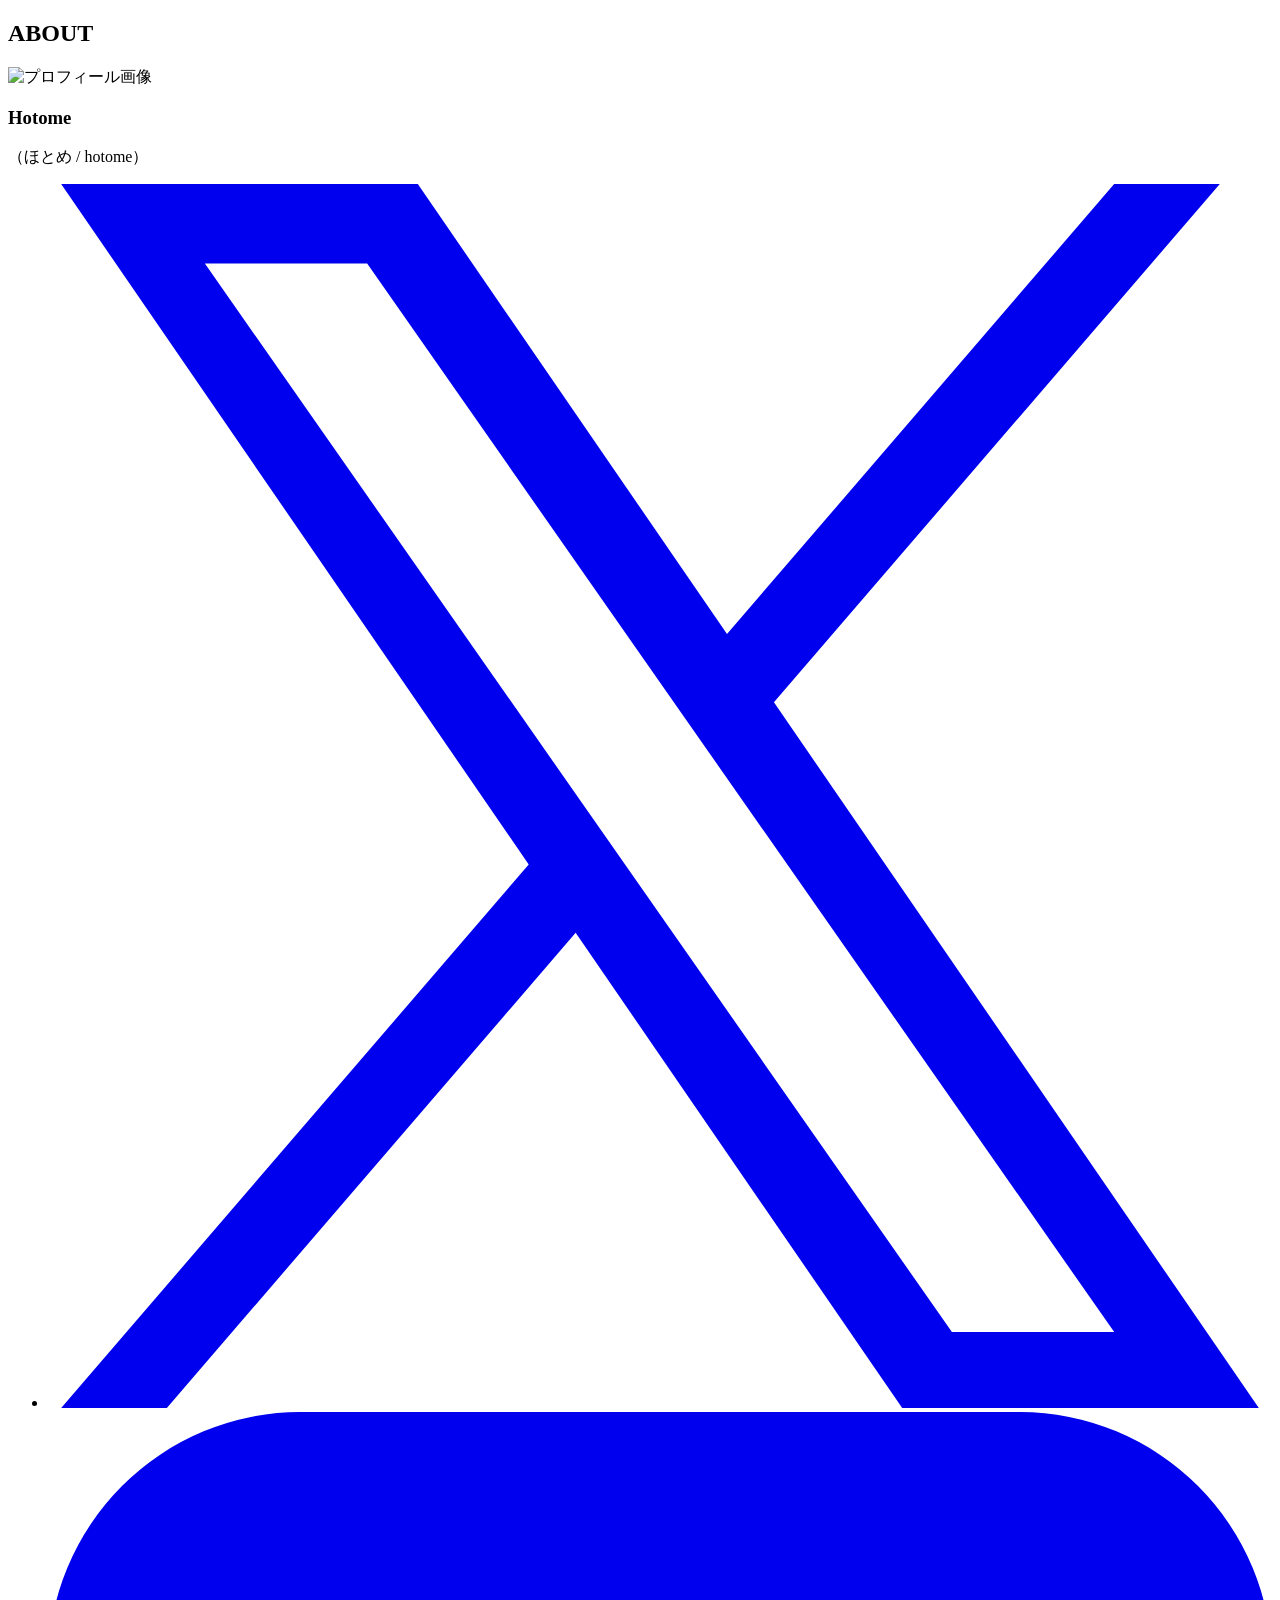
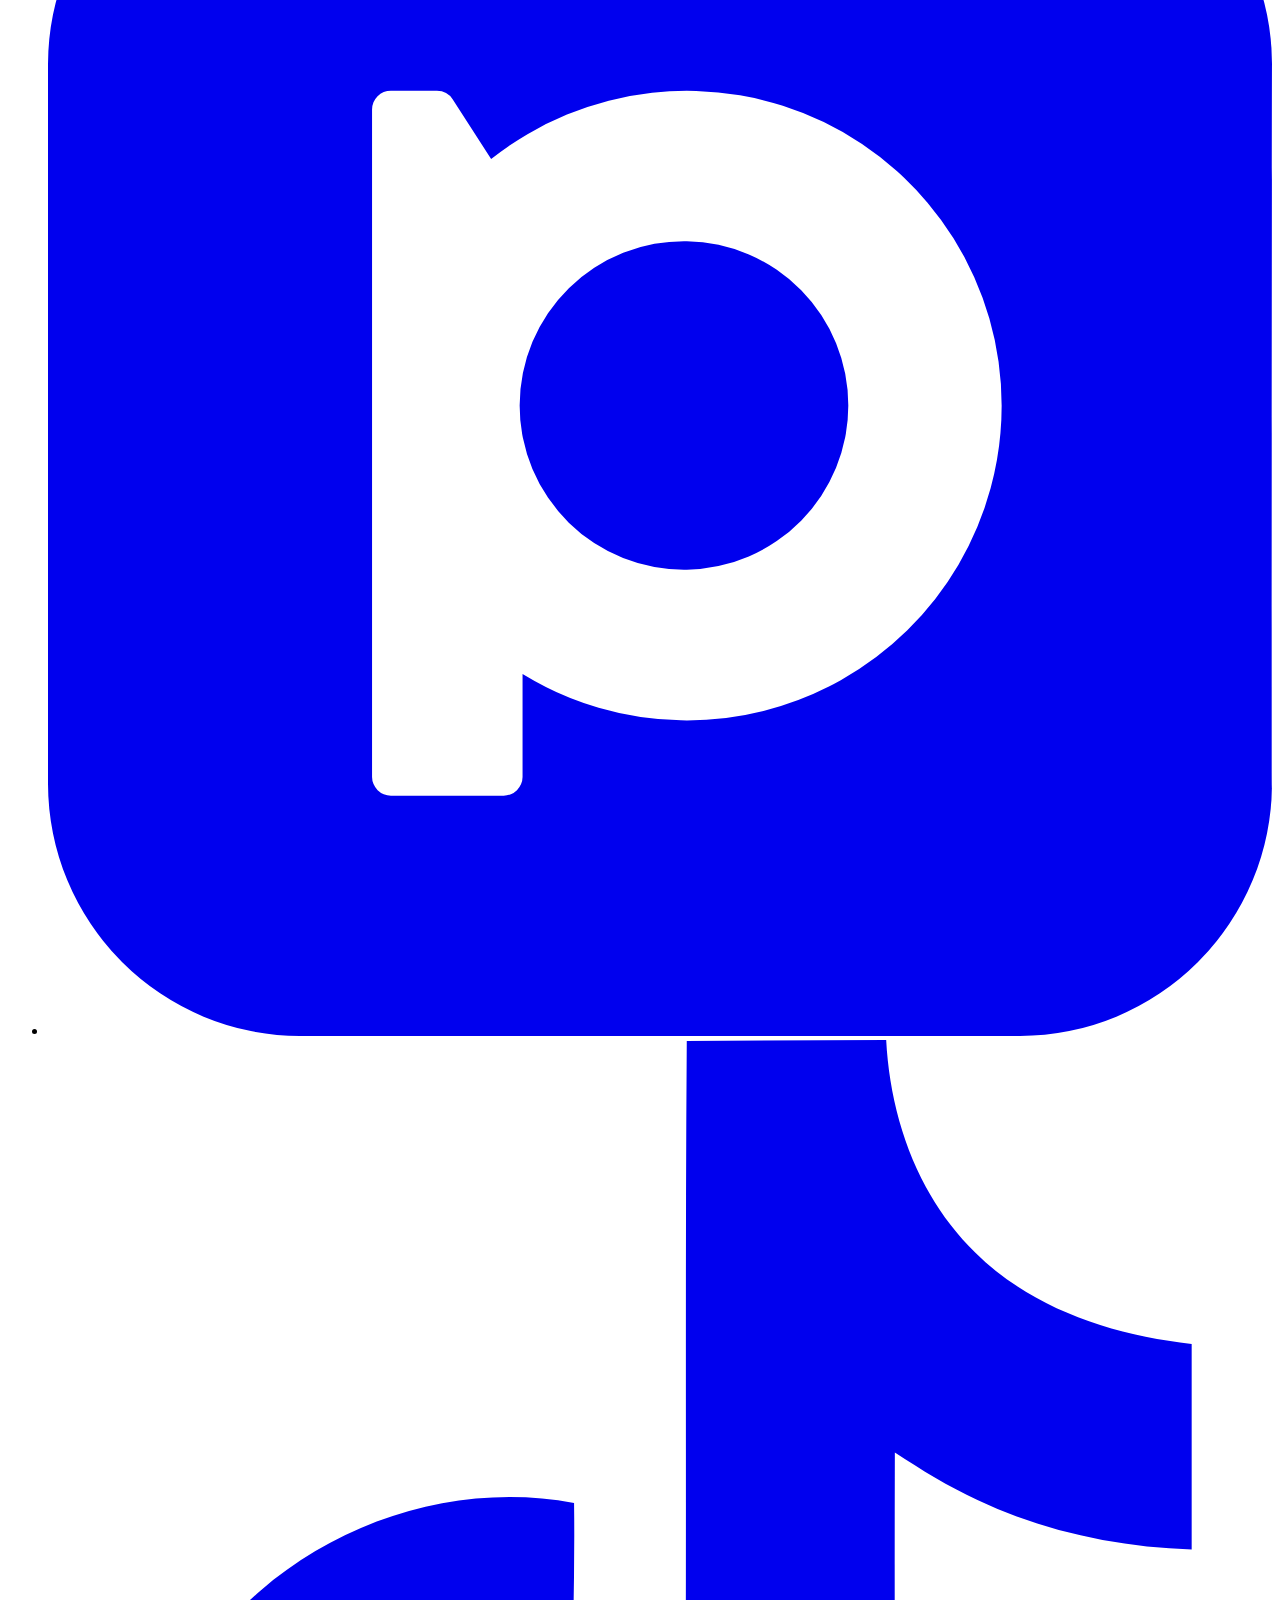
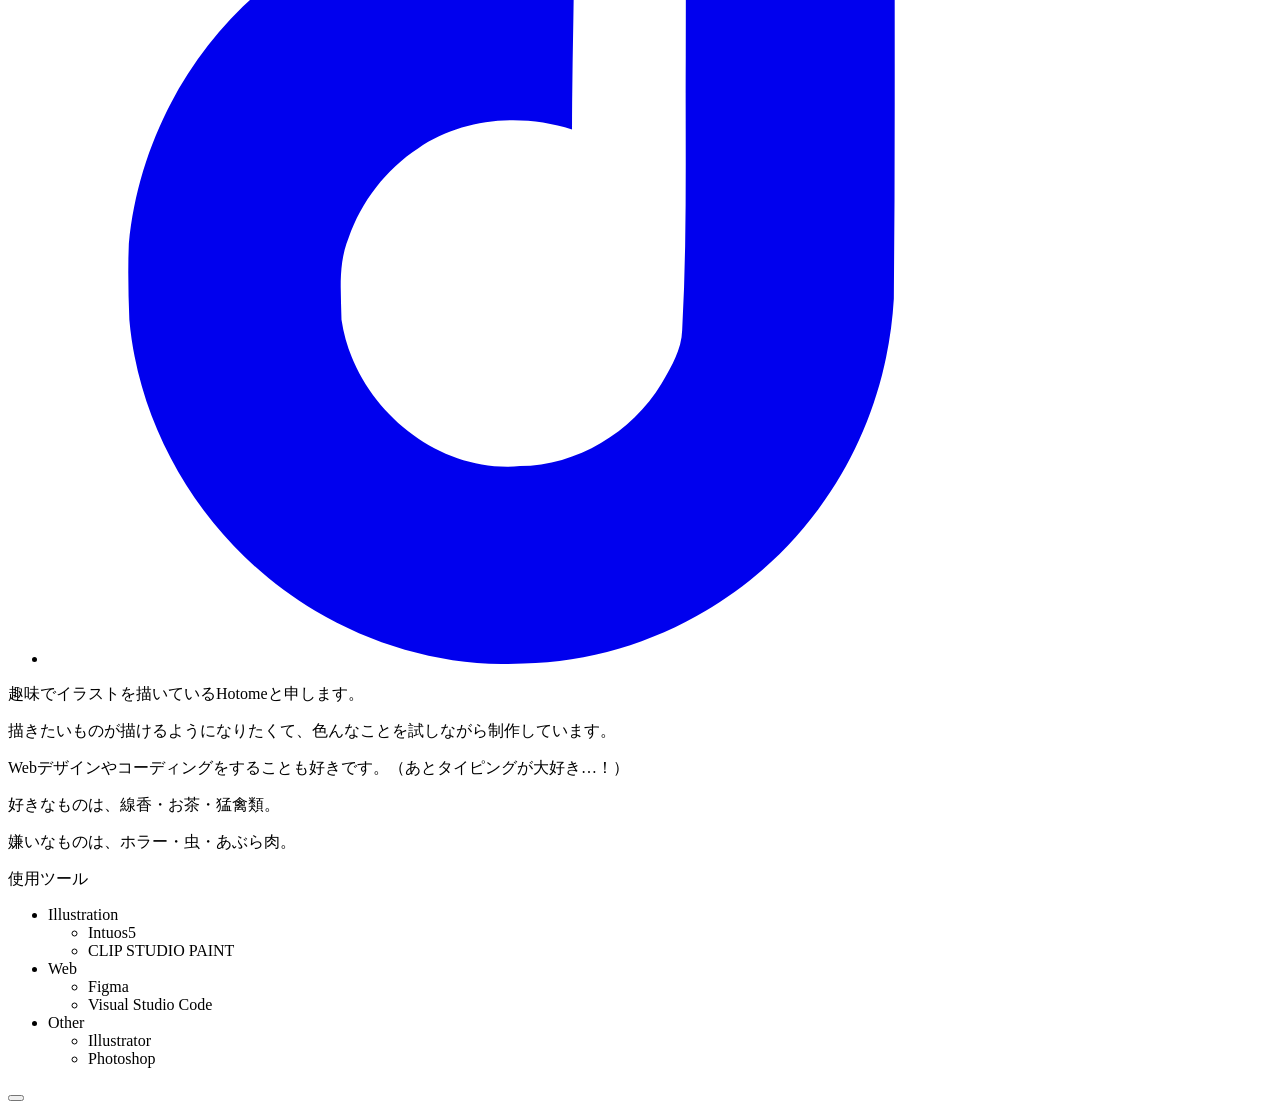
==== commit ccf729b2: "Update index.html" ====
--- a/about/index.html
+++ b/about/index.html
@@ -64,21 +64,21 @@
 
                                 <ul class="sns-list">
                                     <li>
-                                        <a href="https://x.com/hottomeme" target="_blank" rel="noopener"> <!-- X -->
+                                        <a href="https://x.com/hottomeme" target="_blank" rel="noopener noreferrer"> <!-- X -->
                                             <svg role="img" viewBox="0 0 24 24" xmlns="http://www.w3.org/2000/svg">
                                                 <path d="M14.234 10.162 22.977 0h-2.072l-7.591 8.824L7.251 0H.258l9.168 13.343L.258 24H2.33l8.016-9.318L16.749 24h6.993zm-2.837 3.299-.929-1.329L3.076 1.56h3.182l5.965 8.532.929 1.329 7.754 11.09h-3.182z" fill="currentColor" />
                                             </svg>
                                         </a>
                                     </li>
                                     <li>
-                                        <a href="https://www.pixiv.net/users/19774838" target="_blank" rel="noopener"> <!-- pixiv -->
+                                        <a href="https://www.pixiv.net/users/19774838" target="_blank" rel="noopener noreferrer"> <!-- pixiv -->
                                             <svg role="img" viewBox="0 0 24 24" xmlns="http://www.w3.org/2000/svg">
                                                 <path d="M4.94 0A4.953 4.953 0 0 0 0 4.94v14.12A4.953 4.953 0 0 0 4.94 24h14.12A4.953 4.953 0 0 0 24 19.06c-.014 1.355 0-14.12 0-14.12A4.953 4.953 0 0 0 19.06 0Zm1.783 5.465h.904a.37.37 0 0 1 .31.17l.752 1.17a6.172 6.172 0 0 1 10.01 4.834 6.172 6.172 0 0 1-9.394 5.265v2.016a.37.37 0 0 1-.37.367H6.724a.37.37 0 0 1-.37-.367V5.834a.37.37 0 0 1 .37-.37m5.804 2.951a3.222 3.222 0 1 0-.002 6.443 3.222 3.222 0 0 0 .002-6.443" fill="currentColor" />
                                             </svg>
                                         </a>
                                     </li>
                                     <li>
-                                        <a href="https://www.tiktok.com/@hottomeme" target="_blank" rel="noopener"> <!-- tiktok -->
+                                        <a href="https://www.tiktok.com/@hottomeme" target="_blank" rel="noopener noreferrer"> <!-- tiktok -->
                                             <svg role="img" viewBox="0 0 24 24" xmlns="http://www.w3.org/2000/svg">
                                                 <path d="M12.525.02c1.31-.02 2.61-.01 3.91-.02.08 1.53.63 3.09 1.75 4.17 1.12 1.11 2.7 1.62 4.24 1.79v4.03c-1.44-.05-2.89-.35-4.2-.97-.57-.26-1.1-.59-1.62-.93-.01 2.92.01 5.84-.02 8.75-.08 1.4-.54 2.79-1.35 3.94-1.31 1.92-3.58 3.17-5.91 3.21-1.43.08-2.86-.31-4.08-1.03-2.02-1.19-3.44-3.37-3.65-5.71-.02-.5-.03-1-.01-1.49.18-1.9 1.12-3.72 2.58-4.96 1.66-1.44 3.98-2.13 6.15-1.72.02 1.48-.04 2.96-.04 4.44-.99-.32-2.15-.23-3.02.37-.63.41-1.11 1.04-1.36 1.75-.21.51-.15 1.07-.14 1.61.24 1.64 1.82 3.02 3.5 2.87 1.12-.01 2.19-.66 2.77-1.61.19-.33.4-.67.41-1.06.1-1.79.06-3.57.07-5.36.01-4.03-.01-8.05.02-12.07z" fill="currentColor" />
                                             </svg>
@@ -92,8 +92,8 @@
 
                         <div class="profile-text">
                             <p class="mb">趣味でイラストを描いているHotomeと申します。</p>
-                            <p class="mb">描きたいものが描けるようになりたくて、毎回試行錯誤しながら制作しています。</p>
-                            <p class="mb">初心者ですが、Webデザインやコーディングをすることも好きです。</p>
+                            <p class="mb">描きたいものが描けるようになりたくて、色んなことを試しながら制作しています。</p>
+                            <p class="mb">Webデザインやコーディングをすることも好きです。（あとタイピングが大好き…！）</p>
                             <p>好きなものは、線香・お茶・猛禽類。</p>
                             <p>嫌いなものは、ホラー・虫・あぶら肉。</p>
                         </div>
@@ -101,17 +101,22 @@
                         <div class="tools">
                             <div class="tools-label">使用ツール</div>
                             <ul class="tools-list">
-                                <li class="category">イラスト
+                                <li class="category">Illustration
                                     <ul>
                                         <li>Intuos5</li>
                                         <li>CLIP STUDIO PAINT</li>
                                     </ul>
                                 </li>
-                                <li class="category">Web関係
+                                <li class="category">Web
+                                    <ul>
+                                        <li>Figma</li>
+                                        <li>Visual Studio Code</li>
+                                    </ul>
+                                </li>
+                                <li class="category">Other
                                     <ul>
                                         <li>Illustrator</li>
-                                        <li>Figma</li>
-                                        <li>Visual Studio Code</li>
+                                        <li>Photoshop</li>
                                     </ul>
                                 </li>
                             </ul>
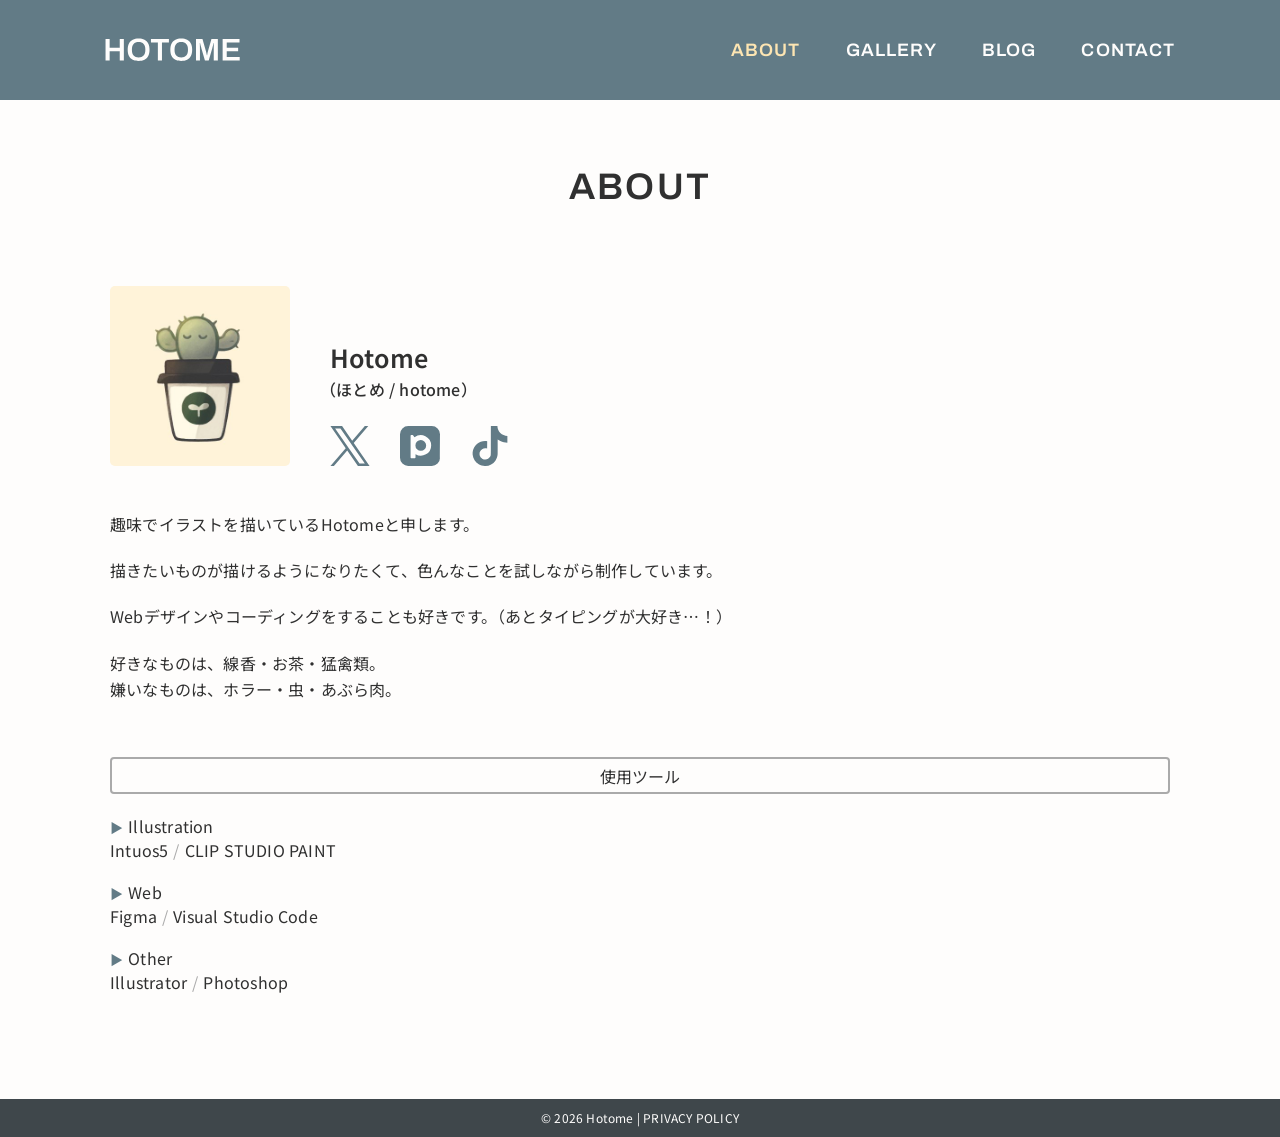
==== commit 28686a0f: "Update index.html" ====
--- a/about/index.html
+++ b/about/index.html
@@ -8,7 +8,7 @@
 
         <meta name="description" content="Hotomeのプロフィールページです。オリジナルイラストやファンアートなど、イラスト制作を中心に活動しています。">
 
-        <link rel="canonical" href="https://hotome.com/about/">
+        <link rel="canonical" href="https://hottomeme.com/about/">
 
         <!-- Google Analytics -->
         <script async src="https://www.googletagmanager.com/gtag/js?id=G-FB651NEBJ9"></script>
@@ -23,11 +23,11 @@
         <meta property="og:title" content="ABOUT | HOTOME">
         <meta property="og:description" content="Hotomeのプロフィールページです。オリジナルイラストやファンアートなど、イラスト制作を中心に活動しています。">
         <meta property="og:type" content="website">
-        <meta property="og:url" content="https://hotome.com/about/">
+        <meta property="og:url" content="https://hottomeme.com/about/">
         <meta property="og:image" content=""><!-- 後で作成する -->
         <meta name="twitter:card" content="summary_large_image">
 
-        <link rel="icon" href="/hotome/img/favicon.ico">
+        <link rel="icon" href="/img/favicon.ico">
 
         <!-- GoogleFont -->
         <link rel="preconnect" href="https://fonts.googleapis.com">
@@ -35,9 +35,9 @@
         <link href="https://fonts.googleapis.com/css2?family=Archivo:ital,wght@0,100..900;1,100..900&family=Noto+Sans+JP:wght@100..900&display=swap" rel="stylesheet">
 
         <!-- stylesheet -->
-        <link rel="stylesheet" href="/hotome/css/reset.css">
-        <link rel="stylesheet" href="/hotome/css/common.css">
-        <link rel="stylesheet" href="/hotome/css/about.css">
+        <link rel="stylesheet" href="/css/reset.css">
+        <link rel="stylesheet" href="/css/common.css">
+        <link rel="stylesheet" href="/css/about.css">
     </head>
 
     <body>
@@ -55,7 +55,7 @@
 
                         <div class="profile-inner">
                             <div class="profile-left">
-                                <img src="/hotome/about/img/profile.jpg" alt="プロフィール画像" class="profile-img">
+                                <img src="/about/img/profile.jpg" alt="プロフィール画像" class="profile-img">
                             </div>
 
                             <div class="profile-right">
@@ -140,7 +140,7 @@
         </div>
         <!-- wrapperここまで -->
 
-        <script src="/hotome/js/jquery-3.7.1.min.js"></script>
-        <script src="/hotome/js/common.js"></script>
+        <script src="/js/jquery-3.7.1.min.js"></script>
+        <script src="/js/common.js"></script>
     </body>
 </html>
--- a/css/common.css
+++ b/css/common.css
@@ -0,0 +1,528 @@
+/*----------------------------------------
+	このCSSファイルには全ページ共通して使用されるCSSを記載する
+----------------------------------------*/
+
+/*----------------------------------------
+	base ベースルール
+----------------------------------------*/
+
+/* 標準的なフォント（本文などに使用） */
+html {
+    font-size: 62.5%;
+    font-family: "Noto Sans JP", sans-serif;
+    font-weight: 400;
+    line-height: 1.5;
+    letter-spacing: 0.02em;
+    color: #303030;
+}
+
+/* 全体の背景色 */
+body {
+    background-color: #fefdfc;
+}
+
+/* 画像が荒くならないように対策 */
+img {
+    display: block;
+    max-width: 100%;
+    height: auto;
+}
+
+/* ヘッダー下のフォントサイズ */
+header * {
+    font-size: 1.8rem;
+}
+
+/* フッター下のフォントサイズ */
+footer * {
+    font-size: 1.2rem;
+}
+
+/*----------------------------------------
+	layout レイアウトルール
+----------------------------------------*/
+
+/* wrapper（ページ内全体） */
+.wrapper {
+    display: flex;
+    flex-direction: column;
+    min-height: 100dvh; /* スマホのために絶対dvhにすること */
+}
+
+/* main */
+.main {
+    width: 100%;
+    margin-top: 70px; /* 固定ヘッダーに隠れないように高さを確保 */
+    margin-bottom: 75px;
+    flex: 1; /* コンテンツが少なくて余白ができてしまう場合はmainで埋める */
+}
+
+/* main内のコンテンツに使用するinnerクラス */
+.main-inner {
+    max-width: 1140px;
+    width: 90%; /* .main内のうち幅90%の領域で表現する */
+    font-size: 1.5rem;
+    padding-left: 20px;
+    padding-right: 20px;
+    margin-left: auto;
+    margin-right: auto;
+}
+
+
+/* ▼ スマホ（大） / 小型タブレット向け (540px以上） */
+@media (min-width: 540px) {
+    .main {
+        margin-top: 80px;
+    }
+}
+
+/* ▼ タブレット / 小型ノートPC向け （768px以上） */
+@media (min-width: 768px) {
+    .main {
+        margin-top: 90px;
+    }
+
+    .main-inner {
+        font-size: 1.6rem;
+    }
+}
+
+/* ▼ デスクトップPC向け (992px以上) */
+@media (min-width: 992px) {
+    .main {
+        margin-top: 100px;
+        margin-bottom: 105px;
+    }
+}
+
+/*----------------------------------------
+	全ページ共通の見出しデザイン
+----------------------------------------*/
+
+/* h2のデザイン */
+.content-title {
+    font-family: "Archivo", sans-serif;
+    font-size: 2.8rem;
+    font-weight: 600;
+    letter-spacing: 0.06em;
+    text-align: center;
+    margin-top: 50px;
+    margin-bottom: 50px;
+}
+
+
+/* ▼ タブレット / 小型ノートPC向け （768px以上） */
+@media (min-width: 768px) {
+    .content-title {
+        font-size: 3rem;
+    }
+}
+
+/* ▼ デスクトップPC向け (992px以上) */
+@media (min-width: 992px) {
+    .content-title {
+        font-size: 3.4rem;
+        margin-top: 60px;
+        margin-bottom: 70px;
+    }
+}
+
+/* ▼ フルサイズ用（1140px以上） */
+@media (min-width: 1140px) {
+    .content-title {
+        font-size: 3.7rem;
+    }
+}
+
+/*----------------------------------------
+	header ヘッダー
+----------------------------------------*/
+
+.header {
+    width: 100%;
+    background-color:#627B86;
+    position: fixed; /* ヘッダーを上部に固定 */
+    z-index: 80;
+}
+
+.header-inner {
+    height: 70px;
+    max-width: 1140px;
+    padding-top: 15px;
+    padding-bottom: 15px;
+    padding-left: 25px;
+    padding-right: 17px;
+    margin-left: auto;
+    margin-right: auto;
+    display: flex;
+    justify-content: space-between;
+    align-items: center;
+}
+
+.logo {
+    width: 120px;
+    height: auto;
+}
+
+.logo svg {
+    width: 100%;
+    color: #fefdfc;
+    transition: color 0.3s ease;
+}
+
+/* ★ PC用：hover ========= */
+@media (hover: hover) and (pointer: fine) {
+    .logo:hover svg {
+        color: rgba(254, 253, 252, 0.6);
+    }
+}
+/* ★ スマホ用：タップ中だけ */
+.logo:active svg {
+    color: rgba(254, 253, 252, 0.6);
+}
+/* ★ ここまで =========== */
+
+
+/* ▼ スマホ（大） / 小型タブレット向け (540px以上） */
+@media (min-width: 540px) {
+    .header-inner {
+        height: 80px;
+    }
+
+    .logo {
+        width: 140px;
+    }
+}
+
+/* ▼ タブレット / 小型ノートPC向け （768px以上） */
+@media (min-width: 768px) {
+    .header-inner {
+        height: 90px;
+    }
+
+    .logo {
+        width: 170px;
+    }
+}
+
+/* ▼ デスクトップPC向け (992px以上) */
+@media (min-width: 992px) {
+    .header-inner {
+        height: 100px;
+        padding-right: 20px;
+    }
+}
+
+/* ▼ フルサイズ用（1140px以上） */
+@media (min-width: 1140px) {
+    .logo {
+        width: 180px;
+    }
+}
+
+/*----------------------------------------
+	hamburger ハンバーガーメニュー
+----------------------------------------*/
+
+.g-nav {
+    position: fixed;
+    z-index: 90;
+    /* ↓ ナビのスタート位置など */
+    top: 0;
+    right: -100%;
+    width: 100%;
+    height: 100vh; /* ナビの高さ */
+    background: #627B86;
+    transition: right 0.6s; /* スライドイン・アウト */
+}
+
+/* アクティブクラスがついたら位置を0に */
+.g-nav.panelactive {
+    right: 0;
+}
+
+.g-nav-inner {
+    position: absolute;
+    top: 50%;
+    left: 50%;
+    transform: translate(-50%, -50%);
+}
+
+.g-nav a {
+    font-family: "Archivo", sans-serif;
+    font-weight: 600;
+    letter-spacing: 0.06em;
+    color: #fefdfc;
+    display: block;
+    text-align: center;
+    padding-top: 15px;
+    padding-bottom: 15px;
+    padding-left: 15px;
+    padding-right: 15px;
+    transition: color 0.3s ease;
+}
+
+.g-nav a.current {
+    color: #fde5b2;
+}
+
+/* ★ PC用：hover ========= */
+@media (hover: hover) and (pointer: fine) {
+    .g-nav a:hover {
+        color: #fde5b2;
+    }
+}
+/* ★ スマホ用：タップ中だけ */
+.g-nav a:active {
+    color: #fde5b2;
+}
+/* ★ ここまで =========== */
+
+
+/* ▼ デスクトップPC向け (992px以上) */
+@media (min-width: 992px) {
+    .g-nav {
+        position: relative;
+        /* ↓ ナビのスタート位置など */
+        right: 0; /* navを表に出す */
+        height: 100px; /* navの高さ */
+        background: none; /* 背景削除 */
+        transition: none; /* 動き削除 */
+    }
+
+    .g-nav-inner {
+        position: relative;
+        display: flex;
+        justify-content: flex-end;
+        gap: 15px;
+    }
+}
+
+
+/*========= ハンバーガーボタン =========*/
+
+.hamburger-menu {
+    position: relative;
+    z-index: 100; /* ボタンを最前面に */
+    width: 55px;
+    height: 45px;
+}
+
+.hamburger-inner {
+    display: flex;
+    justify-content: center;
+}
+
+/* ×に変化 */
+.hamburger-menu span.line {
+    position: absolute;
+    background-color: #fefdfc;
+    width: 50%; /* 線の長さ */
+    height: 3px; /* 線の太さ */
+    border-radius: 10px;
+    transition: transform 0.4s, opacity 0.4s;
+}
+
+.hamburger-menu span.line:nth-of-type(1) {
+    top: 10px;
+}
+
+.hamburger-menu span.line:nth-of-type(2) {
+    top: 20px;
+}
+
+.hamburger-menu span.line:nth-of-type(3) {
+    top: 30px;
+}
+
+.hamburger-inner.active span.line:nth-of-type(1) {
+    transform: translate(0px, 10px) rotate(45deg);
+}
+
+.hamburger-inner.active span.line:nth-of-type(2) {
+    opacity: 0;
+}
+
+.hamburger-inner.active span.line:nth-of-type(3) {
+    transform: translate(0px, -10px) rotate(-45deg);
+}
+
+
+/* ▼ デスクトップPC向け (992px以上) */
+@media (min-width: 992px) {
+    .hamburger-menu {
+        display: none; /* PC版はハンバーガーメニューを非表示にする */
+    }
+}
+
+/*----------------------------------------
+	footer フッター
+----------------------------------------*/
+
+.footer {
+    margin-top: auto;
+    text-align: center;
+    padding-top: 10px;
+    padding-bottom: 10px;
+    padding-right: 15px;
+    padding-left: 15px;
+    color: #fefdfc;
+    background-color: #3F474B;
+}
+
+.privacy {
+    transition: color 0.3s ease;
+}
+
+/* ★ PC用：hover ========= */
+@media (hover: hover) and (pointer: fine) {
+    .privacy:hover {
+        color: #fde5b2;
+    }
+}
+/* ★ スマホ用：タップ中だけ */
+.privacy:active {
+    color: #fde5b2;
+}
+/* ★ ここまで =========== */
+
+/*----------------------------------------
+	page topボタン
+----------------------------------------*/
+
+.page-top {
+    position: fixed;
+    /* bottom はjsのほうで設定しています */
+    right: 5%;
+    width: 50px;
+    height: 50px;
+    border-radius: 50%;
+    background-color: rgba(254, 253, 252, 0.6);
+    border: 1px solid #3F474B;
+    transition: background-color 0.2s ease;
+}
+
+/* 線 */
+.page-top-arrow::before,
+.page-top-arrow::after {
+    content: "";
+    position: absolute;
+    width: 9px;
+    height: 2px;
+    background-color: #3F474B;
+    border-radius: 1px;
+    top: 50%;
+    left: 50%;
+    transition: background-color 0.2s ease;
+}
+
+/* ∧ */
+.page-top-arrow::before {
+    transform: translate(-80%, -100%) rotate(-45deg);
+}
+
+.page-top-arrow::after {
+    transform: translate(-20%, -100%) rotate(45deg);
+}
+
+/* ★ PC用：hover ========= */
+@media (hover: hover) and (pointer: fine) {
+    .page-top:hover {
+        background-color: #3F474B;
+    }
+
+    .page-top:hover .page-top-arrow::before,
+    .page-top:hover .page-top-arrow::after {
+        background-color: #fefdfc;
+    }
+}
+/* ★ スマホ用：タップ中だけ */
+.page-top:active {
+    background-color: #3F474B;
+}
+
+.page-top:active .page-top-arrow::before,
+.page-top:active .page-top-arrow::after {
+    background-color: #fefdfc;
+}
+/* ★ ここまで =========== */
+
+/* 上に上がる動き */
+.page-top.UpMove {
+    animation: UpAnime 0.5s forwards;
+}
+
+@keyframes UpAnime {
+    from {
+        opacity: 0;
+        transform: translateY(100px);
+    }
+
+    to {
+        opacity: 1;
+        transform: translateY(0);
+    }
+}
+
+/* 下に下がる動き */
+.page-top.DownMove {
+    animation: DownAnime 0.5s forwards;
+}
+
+@keyframes DownAnime {
+    from {
+        opacity: 1;
+        transform: translateY(0);
+    }
+
+    to {
+        opacity: 0; /* 下がったら非表示にする */
+        transform: translateY(100px);
+    }
+}
+
+
+/* ▼ タブレット / 小型ノートPC向け （768px以上） */
+@media (min-width: 768px) {
+    .page-top {
+        right: 3%;
+        width: 53px;
+        height: 53px;
+    }
+}
+
+/* ▼ デスクトップPC向け (992px以上) */
+@media (min-width: 992px) {
+    .page-top {
+        right: 3.5%;
+    }
+}
+
+/*----------------------------------------
+	リンク装飾
+----------------------------------------*/
+
+.url-link {
+    font-weight: 700;
+    color: #4190b3;
+    border-bottom: 2px dotted #4190b3;
+    padding-bottom: 1px;
+    transition: color 0.15s ease, border-bottom-color 0.15s ease;
+}
+
+/* ★ PC用：hover ========= */
+@media (hover: hover) and (pointer: fine) {
+    .url-link:hover {
+        color: rgba(65, 145, 179, 0.7);
+        border-bottom: 2px dotted rgba(65, 145, 179, 0.7);
+    }
+}
+/* ★ スマホ用：タップ中だけ */
+.url-link:active {
+    color: rgba(65, 145, 179, 0.7);
+    border-bottom: 2px dotted rgba(65, 145, 179, 0.7);
+}
+/* ★ ここまで =========== */
+
+
+/* 記述確認・挙動確認OKです！（2026.2.27-21:47） */
--- a/css/about.css
+++ b/css/about.css
@@ -0,0 +1,187 @@
+/*----------------------------------------
+	このCSSファイルにはABOUT（about/index.html）に使用されるCSSを記載する
+----------------------------------------*/
+
+.profile-img {
+    width: 180px;
+    display: block;
+    margin-left: auto;
+    margin-right: auto;
+    border-radius: 5px;
+}
+
+/* h3のデザイン */
+.name {
+    font-size: 2.5rem;
+    font-weight: 600;
+    text-align: center;
+    margin-top: 20px;
+}
+
+.name-sub {
+    font-size: 1.6rem;
+    font-weight: 500;
+    text-align: center;
+}
+
+
+/* ▼ タブレット / 小型ノートPC向け （768px以上） */
+@media (min-width: 768px) {
+    .section {
+        padding-left: 20px;
+        padding-right: 20px;
+    }
+
+    .name {
+        text-align: left;
+    }
+
+    .name-sub {
+        text-align: left;
+        margin-left: -1rem; /* 左ラインを揃えるため */
+    }
+
+    .profile-inner {
+        display: flex;
+        align-items: flex-end; /* 下揃え */
+        gap: 35px;
+    }
+}
+
+/* ▼ デスクトップPC向け (992px以上) */
+@media (min-width: 992px) {
+    .profile-inner {
+        gap: 40px;
+    }
+}
+
+/*========= SNSリスト =========*/
+
+.sns-list {
+    max-width: 300px;
+    display: flex;
+    flex-wrap: wrap; /* 折り返す */
+    justify-content: center;
+    gap: 10px;
+    padding-left: 35px;
+    padding-right: 35px;
+    margin-top: 25px;
+    margin-left: auto;
+    margin-right: auto;
+}
+
+.sns-list li {
+    width: calc((100% - 20px) / 3); /* 3分割（gap 10px × 2箇所も考慮済み） */
+    text-align: center;
+}
+
+/* 2段目以降の行だけ margin-top を追加（ nth-child(n+4) → 1行目の3つを除外して2段目以降に適用） */
+.sns-list li:nth-child(n+4) {
+    margin-top: 5px;
+}
+
+.sns-list svg {
+    width: 40px;
+    height: 40px;
+    color: #627B86;
+    transition: color 0.2s ease;
+}
+
+/* ★ PC用：hover ========= */
+@media (hover: hover) and (pointer: fine) {
+    .sns-list a:hover svg {
+        color: rgba(98, 123, 134, 0.5);
+    }
+}
+/* ★ スマホ用：タップ中だけ */
+.sns-list a:active svg {
+    color: rgba(98, 123, 134, 0.5);
+}
+/* ★ ここまで =========== */
+
+
+/* ▼ スマホ（大） / 小型タブレット向け (540px以上） */
+@media (min-width: 540px) {
+    .sns-list {
+        max-width: none; /* 解除 */
+        flex-wrap: nowrap; /* 解除 */
+        gap: 30px;
+    }
+
+    .sns-list li {
+        width: auto; /* 自動調整に戻す */
+    }
+
+    .sns-list li:nth-child(n+4) {
+        margin-top: 0px; /* 解除 */
+    }
+}
+
+/* ▼ タブレット / 小型ノートPC向け （768px以上） */
+@media (min-width: 768px) {
+    .sns-list {
+        padding-left: 0px; /* 解除 */
+        padding-right: 0px; /* 解除 */
+    }
+}
+
+/*========= 自己紹介 =========*/
+
+.profile-text {
+    line-height: 1.65; /* 行間の調整 */
+    margin-top: 45px;
+}
+
+.mb {
+    margin-bottom: 20px;
+}
+
+.tools {
+    margin-top: 55px;
+}
+
+.tools-label {
+    text-align: center;
+    border-radius: 4px;
+    border: 2px solid #AAAAAA;
+    padding: 4px;
+}
+
+.tools-list {
+    margin-top: 20px;
+}
+
+.tools-list ul {
+    display: flex;
+    flex-wrap: wrap;
+}
+
+.category {
+    margin-top: 18px;
+}
+
+.category li + li::before {
+    content: "/";
+    color: #AAAAAA;
+    margin-left: 0.5rem; /* スラッシュと文字の間隔 */
+    margin-right: 0.5rem;
+}
+
+.category::before {
+    content: "▶";
+    display: inline-block;
+    font-size: 1.3rem;
+    color: #627B86;
+    margin-right: 0.5rem; /* 文字との間隔 */
+}
+
+
+/* ▼ デスクトップPC向け (992px以上) */
+@media (min-width: 992px) {
+    .tools-label {
+        padding: 4.5px;
+    }
+}
+
+
+/* 記述確認・挙動確認OKです！（2026.2.23-15:48） */
